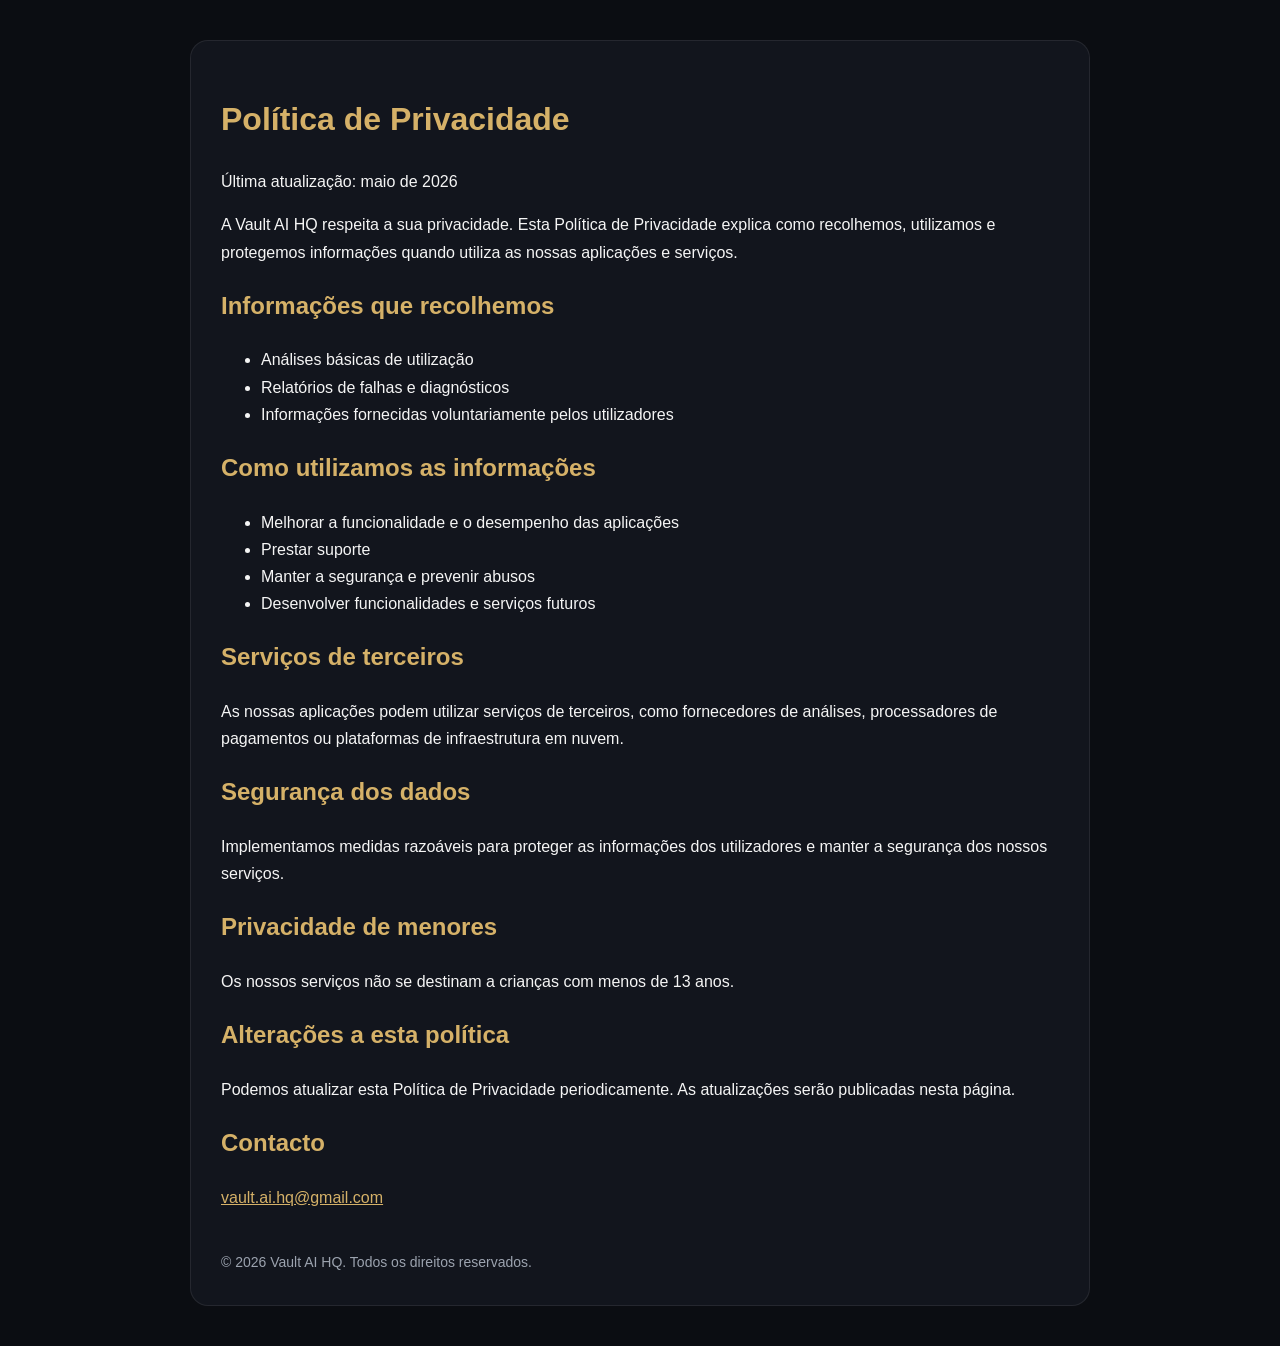
==== privacy-policy.html @ 4a4bc94a "Initial commit" ====
<!DOCTYPE html>
<html lang="pt">
<head>
<meta charset="UTF-8">
<meta name="viewport" content="width=device-width, initial-scale=1.0">
<title>Política de Privacidade - Vault AI HQ</title>
<style>
body{font-family:Arial,sans-serif;background:#0b0d12;color:#f5f5f5;line-height:1.7;margin:0;padding:0}
.container{max-width:900px;margin:auto;padding:40px 20px}
.card{background:#12151d;border:1px solid rgba(255,255,255,.08);border-radius:18px;padding:30px}
h1,h2{color:#d5b168}
a{color:#d5b168}
footer{margin-top:40px;color:#9ca3af;font-size:14px}
</style>
</head>
<body>
<div class="container">
<div class="card">
<h1>Política de Privacidade</h1>

<p>Última atualização: maio de 2026</p>

<p>A Vault AI HQ respeita a sua privacidade. Esta Política de Privacidade explica como recolhemos, utilizamos e protegemos informações quando utiliza as nossas aplicações e serviços.</p>

<h2>Informações que recolhemos</h2>
<ul>
<li>Análises básicas de utilização</li>
<li>Relatórios de falhas e diagnósticos</li>
<li>Informações fornecidas voluntariamente pelos utilizadores</li>
</ul>

<h2>Como utilizamos as informações</h2>
<ul>
<li>Melhorar a funcionalidade e o desempenho das aplicações</li>
<li>Prestar suporte</li>
<li>Manter a segurança e prevenir abusos</li>
<li>Desenvolver funcionalidades e serviços futuros</li>
</ul>

<h2>Serviços de terceiros</h2>
<p>As nossas aplicações podem utilizar serviços de terceiros, como fornecedores de análises, processadores de pagamentos ou plataformas de infraestrutura em nuvem.</p>

<h2>Segurança dos dados</h2>
<p>Implementamos medidas razoáveis para proteger as informações dos utilizadores e manter a segurança dos nossos serviços.</p>

<h2>Privacidade de menores</h2>
<p>Os nossos serviços não se destinam a crianças com menos de 13 anos.</p>

<h2>Alterações a esta política</h2>
<p>Podemos atualizar esta Política de Privacidade periodicamente. As atualizações serão publicadas nesta página.</p>

<h2>Contacto</h2>
<p><a href="mailto:vault.ai.hq@gmail.com">vault.ai.hq@gmail.com</a></p>

<footer>© 2026 Vault AI HQ. Todos os direitos reservados.</footer>
</div>
</div>
</body>
</html>
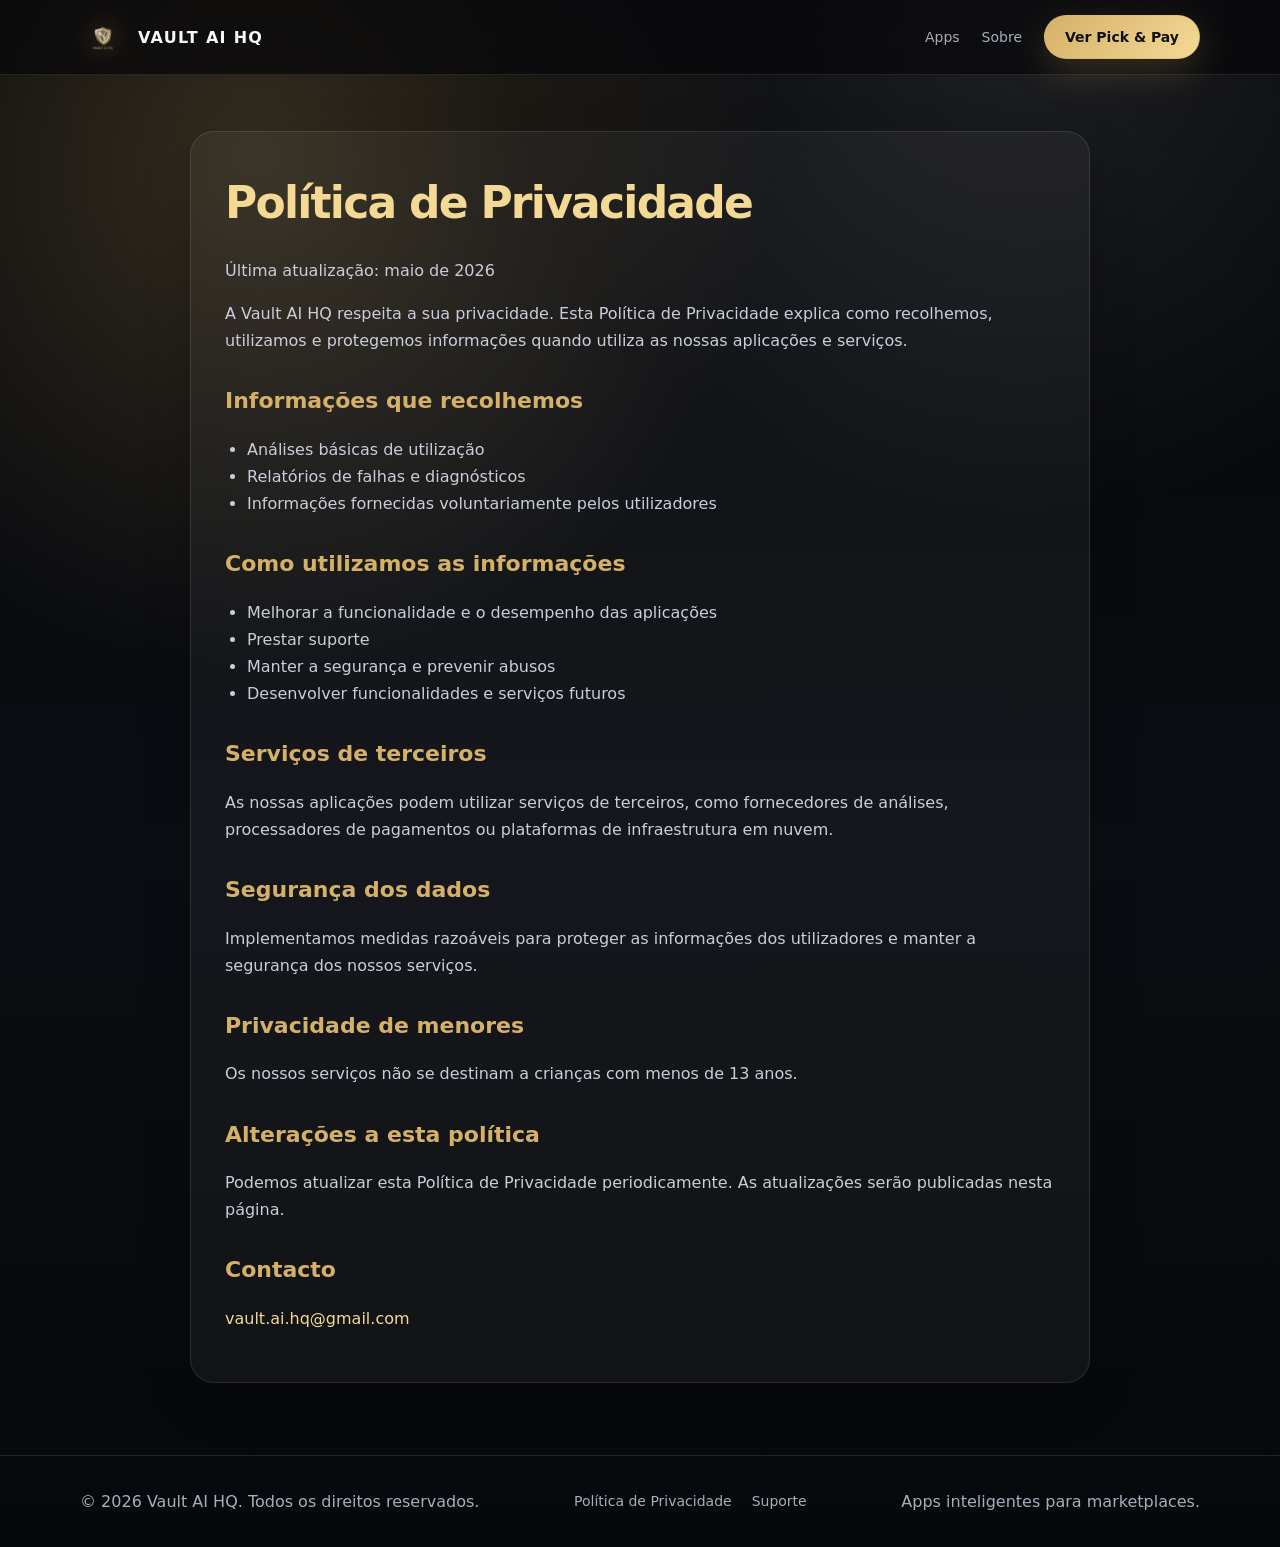
==== commit bc77cff3: "update" ====
--- a/privacy-policy.html
+++ b/privacy-policy.html
@@ -1,59 +1,83 @@
-<!DOCTYPE html>
+<!doctype html>
 <html lang="pt">
 <head>
-<meta charset="UTF-8">
-<meta name="viewport" content="width=device-width, initial-scale=1.0">
-<title>Política de Privacidade - Vault AI HQ</title>
-<style>
-body{font-family:Arial,sans-serif;background:#0b0d12;color:#f5f5f5;line-height:1.7;margin:0;padding:0}
-.container{max-width:900px;margin:auto;padding:40px 20px}
-.card{background:#12151d;border:1px solid rgba(255,255,255,.08);border-radius:18px;padding:30px}
-h1,h2{color:#d5b168}
-a{color:#d5b168}
-footer{margin-top:40px;color:#9ca3af;font-size:14px}
-</style>
+  <meta charset="utf-8" />
+  <meta name="viewport" content="width=device-width, initial-scale=1" />
+  <title>Política de Privacidade — Vault AI HQ</title>
+  <meta name="description" content="Política de Privacidade da Vault AI HQ." />
+  <link rel="stylesheet" href="site.css" />
 </head>
 <body>
-<div class="container">
-<div class="card">
-<h1>Política de Privacidade</h1>
+  <header>
+    <div class="wrap">
+      <nav>
+        <a class="brand" href="index.html">
+          <img src="logo.png" alt="Vault AI HQ" />
+          <span>VAULT AI HQ</span>
+        </a>
+        <div class="navlinks">
+          <a href="index.html#apps">Apps</a>
+          <a href="index.html#about">Sobre</a>
+          <a href="index.html#contact" class="btn">Ver Pick & Pay</a>
+        </div>
+      </nav>
+    </div>
+  </header>
 
-<p>Última atualização: maio de 2026</p>
+  <main class="page">
+    <div class="wrap">
+      <article class="pageCard">
+        <h1>Política de Privacidade</h1>
 
-<p>A Vault AI HQ respeita a sua privacidade. Esta Política de Privacidade explica como recolhemos, utilizamos e protegemos informações quando utiliza as nossas aplicações e serviços.</p>
+        <p>Última atualização: maio de 2026</p>
 
-<h2>Informações que recolhemos</h2>
-<ul>
-<li>Análises básicas de utilização</li>
-<li>Relatórios de falhas e diagnósticos</li>
-<li>Informações fornecidas voluntariamente pelos utilizadores</li>
-</ul>
+        <p>A Vault AI HQ respeita a sua privacidade. Esta Política de Privacidade explica como recolhemos, utilizamos e protegemos informações quando utiliza as nossas aplicações e serviços.</p>
 
-<h2>Como utilizamos as informações</h2>
-<ul>
-<li>Melhorar a funcionalidade e o desempenho das aplicações</li>
-<li>Prestar suporte</li>
-<li>Manter a segurança e prevenir abusos</li>
-<li>Desenvolver funcionalidades e serviços futuros</li>
-</ul>
+        <h2>Informações que recolhemos</h2>
+        <ul>
+          <li>Análises básicas de utilização</li>
+          <li>Relatórios de falhas e diagnósticos</li>
+          <li>Informações fornecidas voluntariamente pelos utilizadores</li>
+        </ul>
 
-<h2>Serviços de terceiros</h2>
-<p>As nossas aplicações podem utilizar serviços de terceiros, como fornecedores de análises, processadores de pagamentos ou plataformas de infraestrutura em nuvem.</p>
+        <h2>Como utilizamos as informações</h2>
+        <ul>
+          <li>Melhorar a funcionalidade e o desempenho das aplicações</li>
+          <li>Prestar suporte</li>
+          <li>Manter a segurança e prevenir abusos</li>
+          <li>Desenvolver funcionalidades e serviços futuros</li>
+        </ul>
 
-<h2>Segurança dos dados</h2>
-<p>Implementamos medidas razoáveis para proteger as informações dos utilizadores e manter a segurança dos nossos serviços.</p>
+        <h2>Serviços de terceiros</h2>
+        <p>As nossas aplicações podem utilizar serviços de terceiros, como fornecedores de análises, processadores de pagamentos ou plataformas de infraestrutura em nuvem.</p>
 
-<h2>Privacidade de menores</h2>
-<p>Os nossos serviços não se destinam a crianças com menos de 13 anos.</p>
+        <h2>Segurança dos dados</h2>
+        <p>Implementamos medidas razoáveis para proteger as informações dos utilizadores e manter a segurança dos nossos serviços.</p>
 
-<h2>Alterações a esta política</h2>
-<p>Podemos atualizar esta Política de Privacidade periodicamente. As atualizações serão publicadas nesta página.</p>
+        <h2>Privacidade de menores</h2>
+        <p>Os nossos serviços não se destinam a crianças com menos de 13 anos.</p>
 
-<h2>Contacto</h2>
-<p><a href="mailto:vault.ai.hq@gmail.com">vault.ai.hq@gmail.com</a></p>
+        <h2>Alterações a esta política</h2>
+        <p>Podemos atualizar esta Política de Privacidade periodicamente. As atualizações serão publicadas nesta página.</p>
 
-<footer>© 2026 Vault AI HQ. Todos os direitos reservados.</footer>
-</div>
-</div>
+        <h2>Contacto</h2>
+        <p><a class="mail" href="mailto:vault.ai.hq@gmail.com">vault.ai.hq@gmail.com</a></p>
+      </article>
+    </div>
+  </main>
+
+  <footer>
+    <div class="wrap foot">
+      <div>© <span id="year"></span> Vault AI HQ. Todos os direitos reservados.</div>
+      <div class="footLinks">
+        <a href="privacy-policy.html">Política de Privacidade</a>
+        <a href="support.html">Suporte</a>
+      </div>
+      <div>Apps inteligentes para marketplaces.</div>
+    </div>
+  </footer>
+  <script>
+    document.getElementById("year").textContent = new Date().getFullYear();
+  </script>
 </body>
 </html>
--- a/site.css
+++ b/site.css
@@ -0,0 +1,64 @@
+:root {
+  --bg:#07080b;
+  --card:#11131a;
+  --muted:#a7adbb;
+  --text:#f5f7fb;
+  --gold:#d5b168;
+  --gold2:#f4d995;
+  --line:rgba(255,255,255,.10);
+}
+* { box-sizing:border-box; }
+html { scroll-behavior:smooth; }
+body {
+  margin:0;
+  font-family: Inter, ui-sans-serif, system-ui, -apple-system, BlinkMacSystemFont, "Segoe UI", sans-serif;
+  color:var(--text);
+  background:
+    radial-gradient(circle at 20% 10%, rgba(213,177,104,.22), transparent 30%),
+    radial-gradient(circle at 80% 0%, rgba(255,255,255,.10), transparent 28%),
+    linear-gradient(180deg, #050609 0%, #0b0d12 55%, #07080b 100%);
+  min-height:100vh;
+}
+a { color:inherit; text-decoration:none; }
+.wrap { width:min(1120px, calc(100% - 40px)); margin:0 auto; }
+header {
+  position:sticky; top:0; z-index:10;
+  backdrop-filter: blur(14px);
+  background:rgba(7,8,11,.72);
+  border-bottom:1px solid var(--line);
+}
+nav { display:flex; align-items:center; justify-content:space-between; padding:14px 0; }
+.brand { display:flex; align-items:center; gap:12px; font-weight:800; letter-spacing:.08em; }
+.brand img { width:46px; height:46px; object-fit:contain; filter:drop-shadow(0 0 14px rgba(213,177,104,.45)); }
+.navlinks { display:flex; align-items:center; gap:22px; color:var(--muted); font-size:14px; }
+.btn {
+  display:inline-flex; align-items:center; justify-content:center; gap:8px;
+  border:1px solid rgba(213,177,104,.48);
+  background:linear-gradient(135deg, var(--gold), var(--gold2));
+  color:#111; font-weight:800;
+  border-radius:999px; padding:13px 20px;
+  box-shadow:0 12px 36px rgba(213,177,104,.22);
+  transition:.2s ease;
+}
+.btn:hover { transform:translateY(-2px); box-shadow:0 18px 46px rgba(213,177,104,.30); }
+footer { padding:36px 0; border-top:1px solid var(--line); color:var(--muted); }
+footer .foot { display:flex; justify-content:space-between; align-items:center; gap:20px; flex-wrap:wrap; }
+footer .footLinks { display:flex; gap:20px; font-size:14px; }
+footer .footLinks a:hover { color:var(--gold2); }
+.page { padding:56px 0 72px; }
+.pageCard {
+  max-width:900px; margin:0 auto;
+  padding:34px; border:1px solid var(--line); border-radius:24px;
+  background:rgba(255,255,255,.045);
+  box-shadow:0 16px 50px rgba(0,0,0,.18);
+  line-height:1.7;
+}
+.pageCard h1 { font-size:clamp(32px, 4vw, 44px); margin:0 0 12px; letter-spacing:-.04em; color:var(--gold2); }
+.pageCard h2 { font-size:22px; margin:28px 0 10px; color:var(--gold); }
+.pageCard p, .pageCard li { color:#c9ceda; }
+.pageCard ul { padding-left:22px; }
+.pageCard a.mail { color:var(--gold2); }
+.pageCard a.mail:hover { text-decoration:underline; }
+@media (max-width: 860px) {
+  .navlinks a:not(.btn) { display:none; }
+}
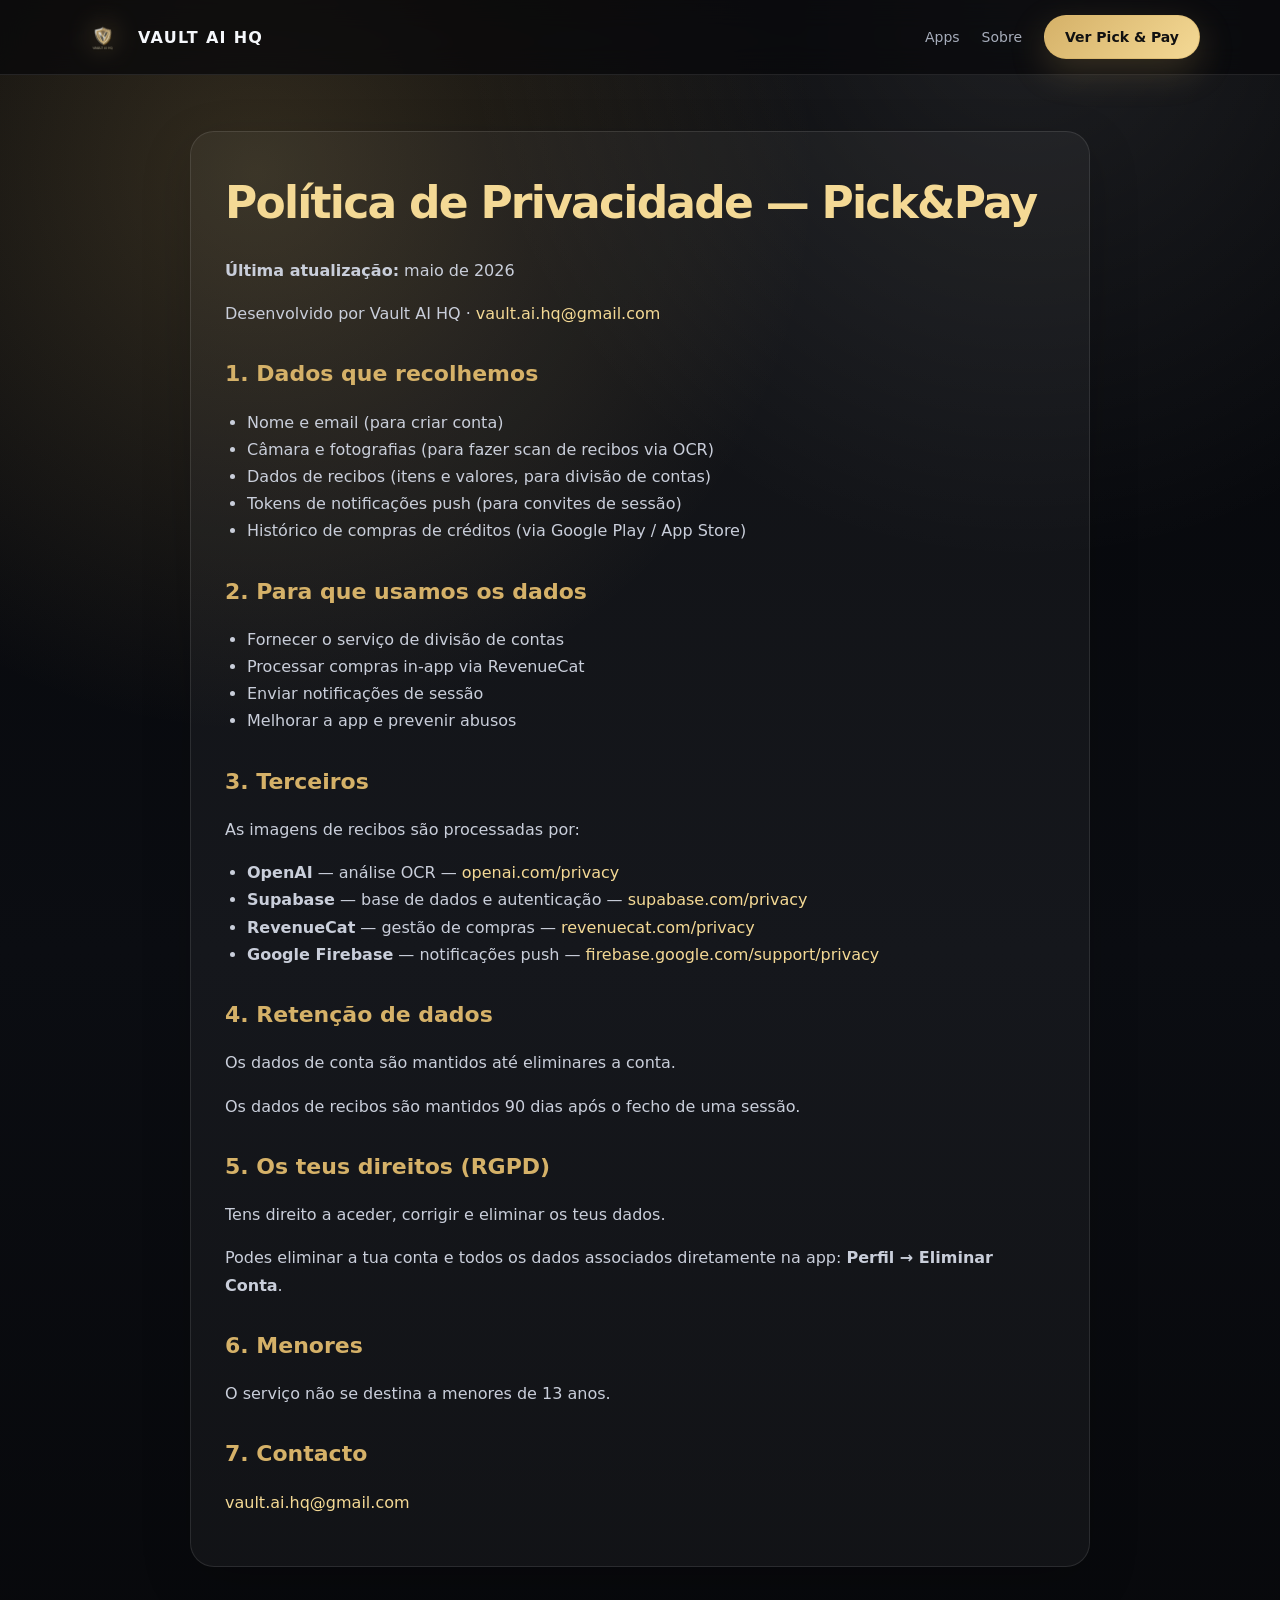
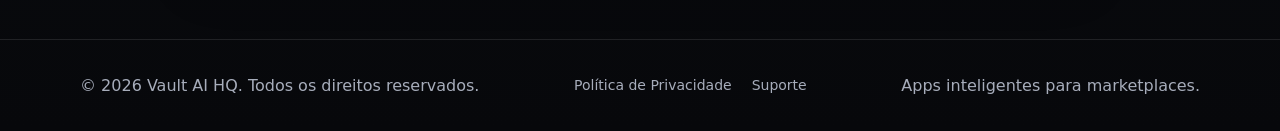
==== commit 854c2610: "Update Pick&Pay privacy policy for Play Store compliance. Document camera/OCR, third-party services," ====
--- a/privacy-policy.html
+++ b/privacy-policy.html
@@ -3,8 +3,8 @@
 <head>
   <meta charset="utf-8" />
   <meta name="viewport" content="width=device-width, initial-scale=1" />
-  <title>Política de Privacidade — Vault AI HQ</title>
-  <meta name="description" content="Política de Privacidade da Vault AI HQ." />
+  <title>Política de Privacidade — Pick&amp;Pay | Vault AI HQ</title>
+  <meta name="description" content="Política de Privacidade da app Pick&amp;Pay (Vault AI HQ): dados, OCR, terceiros, RGPD e eliminação de conta." />
   <link rel="stylesheet" href="site.css" />
 </head>
 <body>
@@ -27,40 +27,49 @@
   <main class="page">
     <div class="wrap">
       <article class="pageCard">
-        <h1>Política de Privacidade</h1>
+        <h1>Política de Privacidade — Pick&amp;Pay</h1>
 
-        <p>Última atualização: maio de 2026</p>
+        <p><strong>Última atualização:</strong> maio de 2026</p>
+        <p>Desenvolvido por Vault AI HQ · <a class="mail" href="mailto:vault.ai.hq@gmail.com">vault.ai.hq@gmail.com</a></p>
 
-        <p>A Vault AI HQ respeita a sua privacidade. Esta Política de Privacidade explica como recolhemos, utilizamos e protegemos informações quando utiliza as nossas aplicações e serviços.</p>
-
-        <h2>Informações que recolhemos</h2>
+        <h2>1. Dados que recolhemos</h2>
         <ul>
-          <li>Análises básicas de utilização</li>
-          <li>Relatórios de falhas e diagnósticos</li>
-          <li>Informações fornecidas voluntariamente pelos utilizadores</li>
+          <li>Nome e email (para criar conta)</li>
+          <li>Câmara e fotografias (para fazer scan de recibos via OCR)</li>
+          <li>Dados de recibos (itens e valores, para divisão de contas)</li>
+          <li>Tokens de notificações push (para convites de sessão)</li>
+          <li>Histórico de compras de créditos (via Google Play / App Store)</li>
         </ul>
 
-        <h2>Como utilizamos as informações</h2>
+        <h2>2. Para que usamos os dados</h2>
         <ul>
-          <li>Melhorar a funcionalidade e o desempenho das aplicações</li>
-          <li>Prestar suporte</li>
-          <li>Manter a segurança e prevenir abusos</li>
-          <li>Desenvolver funcionalidades e serviços futuros</li>
+          <li>Fornecer o serviço de divisão de contas</li>
+          <li>Processar compras in-app via RevenueCat</li>
+          <li>Enviar notificações de sessão</li>
+          <li>Melhorar a app e prevenir abusos</li>
         </ul>
 
-        <h2>Serviços de terceiros</h2>
-        <p>As nossas aplicações podem utilizar serviços de terceiros, como fornecedores de análises, processadores de pagamentos ou plataformas de infraestrutura em nuvem.</p>
+        <h2>3. Terceiros</h2>
+        <p>As imagens de recibos são processadas por:</p>
+        <ul>
+          <li><strong>OpenAI</strong> — análise OCR — <a class="mail" href="https://openai.com/privacy" rel="noopener noreferrer">openai.com/privacy</a></li>
+          <li><strong>Supabase</strong> — base de dados e autenticação — <a class="mail" href="https://supabase.com/privacy" rel="noopener noreferrer">supabase.com/privacy</a></li>
+          <li><strong>RevenueCat</strong> — gestão de compras — <a class="mail" href="https://www.revenuecat.com/privacy" rel="noopener noreferrer">revenuecat.com/privacy</a></li>
+          <li><strong>Google Firebase</strong> — notificações push — <a class="mail" href="https://firebase.google.com/support/privacy" rel="noopener noreferrer">firebase.google.com/support/privacy</a></li>
+        </ul>
 
-        <h2>Segurança dos dados</h2>
-        <p>Implementamos medidas razoáveis para proteger as informações dos utilizadores e manter a segurança dos nossos serviços.</p>
+        <h2>4. Retenção de dados</h2>
+        <p>Os dados de conta são mantidos até eliminares a conta.</p>
+        <p>Os dados de recibos são mantidos 90 dias após o fecho de uma sessão.</p>
 
-        <h2>Privacidade de menores</h2>
-        <p>Os nossos serviços não se destinam a crianças com menos de 13 anos.</p>
+        <h2>5. Os teus direitos (RGPD)</h2>
+        <p>Tens direito a aceder, corrigir e eliminar os teus dados.</p>
+        <p>Podes eliminar a tua conta e todos os dados associados diretamente na app: <strong>Perfil → Eliminar Conta</strong>.</p>
 
-        <h2>Alterações a esta política</h2>
-        <p>Podemos atualizar esta Política de Privacidade periodicamente. As atualizações serão publicadas nesta página.</p>
+        <h2>6. Menores</h2>
+        <p>O serviço não se destina a menores de 13 anos.</p>
 
-        <h2>Contacto</h2>
+        <h2>7. Contacto</h2>
         <p><a class="mail" href="mailto:vault.ai.hq@gmail.com">vault.ai.hq@gmail.com</a></p>
       </article>
     </div>
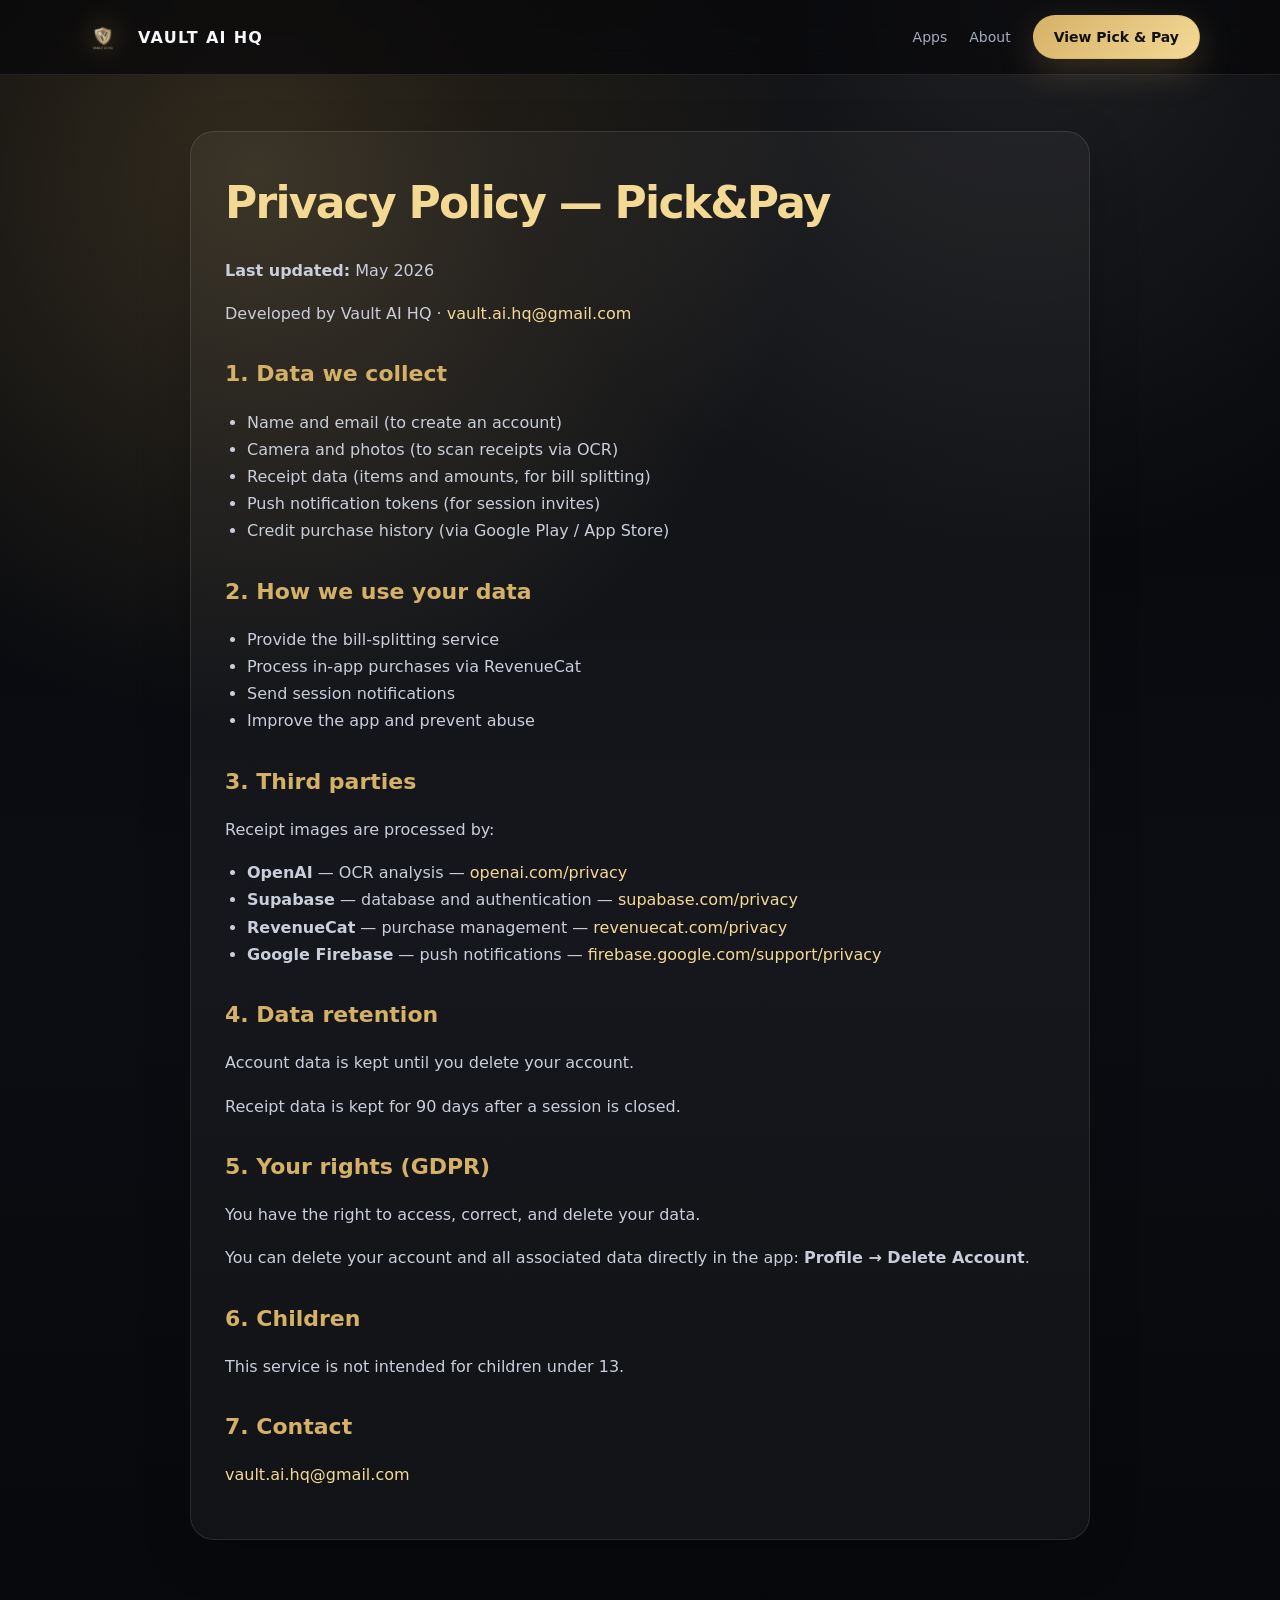
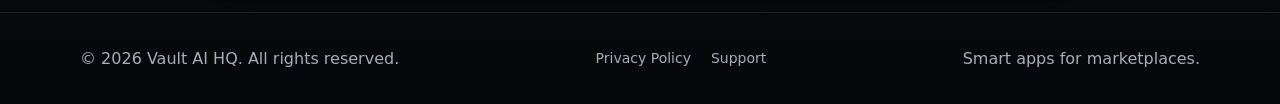
==== commit c902084c: "Translate entire website to English. Update homepage, privacy policy, support pages, and SEO meta ta" ====
--- a/privacy-policy.html
+++ b/privacy-policy.html
@@ -1,10 +1,10 @@
 <!doctype html>
-<html lang="pt">
+<html lang="en">
 <head>
   <meta charset="utf-8" />
   <meta name="viewport" content="width=device-width, initial-scale=1" />
-  <title>Política de Privacidade — Pick&amp;Pay | Vault AI HQ</title>
-  <meta name="description" content="Política de Privacidade da app Pick&amp;Pay (Vault AI HQ): dados, OCR, terceiros, RGPD e eliminação de conta." />
+  <title>Privacy Policy — Pick&amp;Pay | Vault AI HQ</title>
+  <meta name="description" content="Pick&amp;Pay app Privacy Policy (Vault AI HQ): data, OCR, third parties, GDPR, and account deletion." />
   <link rel="stylesheet" href="site.css" />
 </head>
 <body>
@@ -17,8 +17,8 @@
         </a>
         <div class="navlinks">
           <a href="index.html#apps">Apps</a>
-          <a href="index.html#about">Sobre</a>
-          <a href="index.html#contact" class="btn">Ver Pick & Pay</a>
+          <a href="index.html#about">About</a>
+          <a href="index.html#contact" class="btn">View Pick & Pay</a>
         </div>
       </nav>
     </div>
@@ -27,49 +27,49 @@
   <main class="page">
     <div class="wrap">
       <article class="pageCard">
-        <h1>Política de Privacidade — Pick&amp;Pay</h1>
+        <h1>Privacy Policy — Pick&amp;Pay</h1>
 
-        <p><strong>Última atualização:</strong> maio de 2026</p>
-        <p>Desenvolvido por Vault AI HQ · <a class="mail" href="mailto:vault.ai.hq@gmail.com">vault.ai.hq@gmail.com</a></p>
+        <p><strong>Last updated:</strong> May 2026</p>
+        <p>Developed by Vault AI HQ · <a class="mail" href="mailto:vault.ai.hq@gmail.com">vault.ai.hq@gmail.com</a></p>
 
-        <h2>1. Dados que recolhemos</h2>
+        <h2>1. Data we collect</h2>
         <ul>
-          <li>Nome e email (para criar conta)</li>
-          <li>Câmara e fotografias (para fazer scan de recibos via OCR)</li>
-          <li>Dados de recibos (itens e valores, para divisão de contas)</li>
-          <li>Tokens de notificações push (para convites de sessão)</li>
-          <li>Histórico de compras de créditos (via Google Play / App Store)</li>
+          <li>Name and email (to create an account)</li>
+          <li>Camera and photos (to scan receipts via OCR)</li>
+          <li>Receipt data (items and amounts, for bill splitting)</li>
+          <li>Push notification tokens (for session invites)</li>
+          <li>Credit purchase history (via Google Play / App Store)</li>
         </ul>
 
-        <h2>2. Para que usamos os dados</h2>
+        <h2>2. How we use your data</h2>
         <ul>
-          <li>Fornecer o serviço de divisão de contas</li>
-          <li>Processar compras in-app via RevenueCat</li>
-          <li>Enviar notificações de sessão</li>
-          <li>Melhorar a app e prevenir abusos</li>
+          <li>Provide the bill-splitting service</li>
+          <li>Process in-app purchases via RevenueCat</li>
+          <li>Send session notifications</li>
+          <li>Improve the app and prevent abuse</li>
         </ul>
 
-        <h2>3. Terceiros</h2>
-        <p>As imagens de recibos são processadas por:</p>
+        <h2>3. Third parties</h2>
+        <p>Receipt images are processed by:</p>
         <ul>
-          <li><strong>OpenAI</strong> — análise OCR — <a class="mail" href="https://openai.com/privacy" rel="noopener noreferrer">openai.com/privacy</a></li>
-          <li><strong>Supabase</strong> — base de dados e autenticação — <a class="mail" href="https://supabase.com/privacy" rel="noopener noreferrer">supabase.com/privacy</a></li>
-          <li><strong>RevenueCat</strong> — gestão de compras — <a class="mail" href="https://www.revenuecat.com/privacy" rel="noopener noreferrer">revenuecat.com/privacy</a></li>
-          <li><strong>Google Firebase</strong> — notificações push — <a class="mail" href="https://firebase.google.com/support/privacy" rel="noopener noreferrer">firebase.google.com/support/privacy</a></li>
+          <li><strong>OpenAI</strong> — OCR analysis — <a class="mail" href="https://openai.com/privacy" rel="noopener noreferrer">openai.com/privacy</a></li>
+          <li><strong>Supabase</strong> — database and authentication — <a class="mail" href="https://supabase.com/privacy" rel="noopener noreferrer">supabase.com/privacy</a></li>
+          <li><strong>RevenueCat</strong> — purchase management — <a class="mail" href="https://www.revenuecat.com/privacy" rel="noopener noreferrer">revenuecat.com/privacy</a></li>
+          <li><strong>Google Firebase</strong> — push notifications — <a class="mail" href="https://firebase.google.com/support/privacy" rel="noopener noreferrer">firebase.google.com/support/privacy</a></li>
         </ul>
 
-        <h2>4. Retenção de dados</h2>
-        <p>Os dados de conta são mantidos até eliminares a conta.</p>
-        <p>Os dados de recibos são mantidos 90 dias após o fecho de uma sessão.</p>
+        <h2>4. Data retention</h2>
+        <p>Account data is kept until you delete your account.</p>
+        <p>Receipt data is kept for 90 days after a session is closed.</p>
 
-        <h2>5. Os teus direitos (RGPD)</h2>
-        <p>Tens direito a aceder, corrigir e eliminar os teus dados.</p>
-        <p>Podes eliminar a tua conta e todos os dados associados diretamente na app: <strong>Perfil → Eliminar Conta</strong>.</p>
+        <h2>5. Your rights (GDPR)</h2>
+        <p>You have the right to access, correct, and delete your data.</p>
+        <p>You can delete your account and all associated data directly in the app: <strong>Profile → Delete Account</strong>.</p>
 
-        <h2>6. Menores</h2>
-        <p>O serviço não se destina a menores de 13 anos.</p>
+        <h2>6. Children</h2>
+        <p>This service is not intended for children under 13.</p>
 
-        <h2>7. Contacto</h2>
+        <h2>7. Contact</h2>
         <p><a class="mail" href="mailto:vault.ai.hq@gmail.com">vault.ai.hq@gmail.com</a></p>
       </article>
     </div>
@@ -77,12 +77,12 @@
 
   <footer>
     <div class="wrap foot">
-      <div>© <span id="year"></span> Vault AI HQ. Todos os direitos reservados.</div>
+      <div>© <span id="year"></span> Vault AI HQ. All rights reserved.</div>
       <div class="footLinks">
-        <a href="privacy-policy.html">Política de Privacidade</a>
-        <a href="support.html">Suporte</a>
+        <a href="privacy-policy.html">Privacy Policy</a>
+        <a href="support.html">Support</a>
       </div>
-      <div>Apps inteligentes para marketplaces.</div>
+      <div>Smart apps for marketplaces.</div>
     </div>
   </footer>
   <script>
